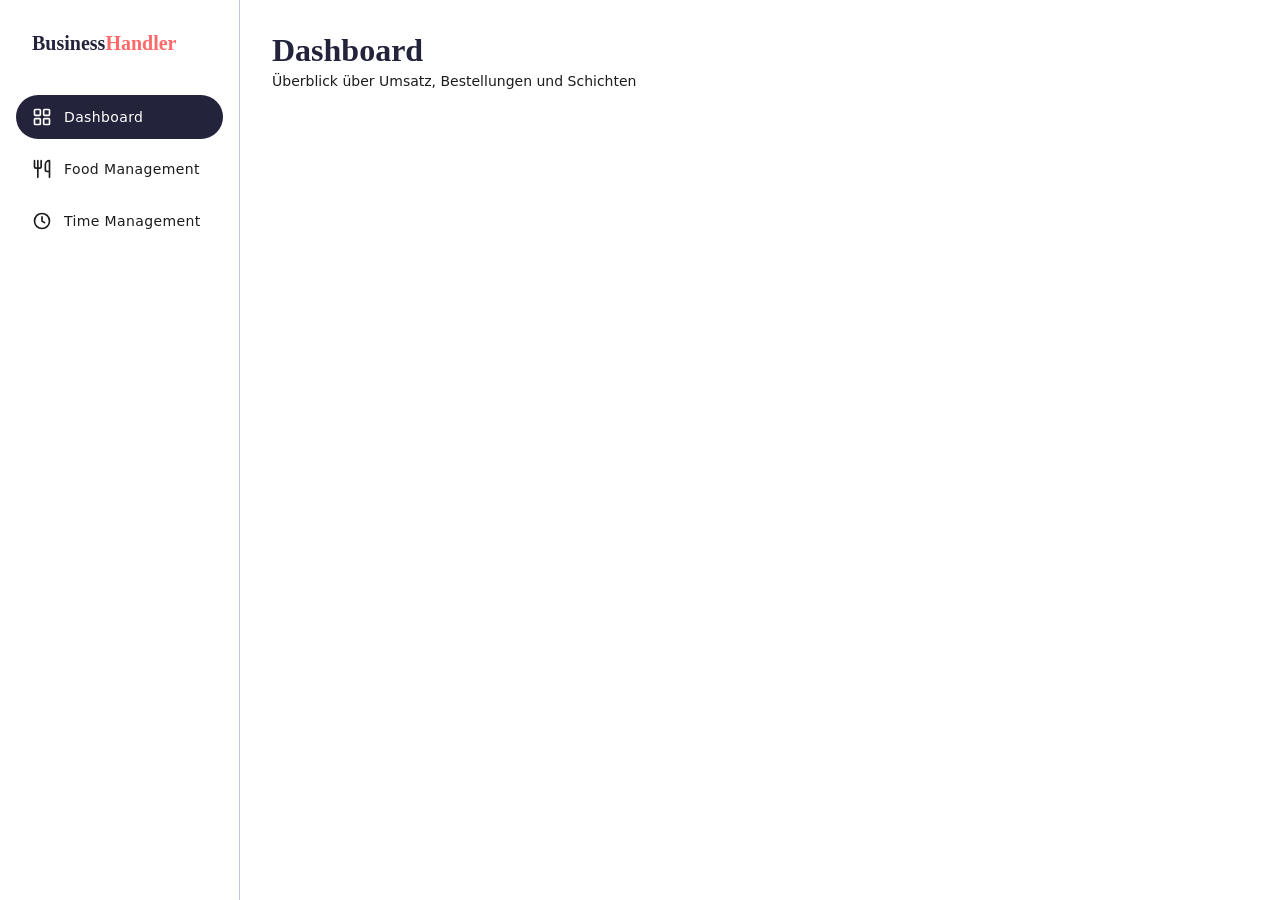
==== index.html @ 6a68e63f "feat: App-Grundgerüst mit Navigation und Design-Tokens erstellen Closes #2" ====
<!DOCTYPE html>
<html lang="de">
<head>
  <meta charset="UTF-8">
  <meta name="viewport" content="width=device-width, initial-scale=1.0">
  <title>Dashboard — BusinessHandler</title>
  <link rel="stylesheet" href="css/base.css">
  <link rel="stylesheet" href="css/dashboard.css">
</head>
<body>
  <div class="app-shell">

    <aside class="side-nav">
      <div class="brand">Business<span class="brand-accent">Handler</span></div>
      <a class="nav-item is-active" href="index.html">
        <svg width="20" height="20" viewBox="0 0 24 24" fill="none" stroke="currentColor" stroke-width="2" stroke-linecap="round" stroke-linejoin="round" aria-hidden="true"><rect x="3" y="3" width="7" height="7" rx="1"/><rect x="14" y="3" width="7" height="7" rx="1"/><rect x="3" y="14" width="7" height="7" rx="1"/><rect x="14" y="14" width="7" height="7" rx="1"/></svg>
        Dashboard
      </a>
      <a class="nav-item" href="food.html">
        <svg width="20" height="20" viewBox="0 0 24 24" fill="none" stroke="currentColor" stroke-width="2" stroke-linecap="round" stroke-linejoin="round" aria-hidden="true"><path d="M3 2v7c0 1.1.9 2 2 2h4a2 2 0 0 0 2-2V2"/><path d="M7 2v20"/><path d="M21 15V2a5 5 0 0 0-5 5v6c0 1.1.9 2 2 2h3Zm0 0v7"/></svg>
        Food Management
      </a>
      <a class="nav-item" href="time.html">
        <svg width="20" height="20" viewBox="0 0 24 24" fill="none" stroke="currentColor" stroke-width="2" stroke-linecap="round" stroke-linejoin="round" aria-hidden="true"><circle cx="12" cy="12" r="9"/><path d="M12 7v5l3 2"/></svg>
        Time Management
      </a>
    </aside>

    <div class="main">
      <main class="content">
        <header class="page-header">
          <h1 class="page-title">Dashboard</h1>
          <p class="page-subtitle">Überblick über Umsatz, Bestellungen und Schichten</p>
        </header>
      </main>
    </div>

    <nav class="bottom-nav" aria-label="Navigation">
      <a class="nav-item is-active" href="index.html">
        <svg width="20" height="20" viewBox="0 0 24 24" fill="none" stroke="currentColor" stroke-width="2" stroke-linecap="round" stroke-linejoin="round" aria-hidden="true"><rect x="3" y="3" width="7" height="7" rx="1"/><rect x="14" y="3" width="7" height="7" rx="1"/><rect x="3" y="14" width="7" height="7" rx="1"/><rect x="14" y="14" width="7" height="7" rx="1"/></svg>
        Dashboard
      </a>
      <a class="nav-item" href="food.html">
        <svg width="20" height="20" viewBox="0 0 24 24" fill="none" stroke="currentColor" stroke-width="2" stroke-linecap="round" stroke-linejoin="round" aria-hidden="true"><path d="M3 2v7c0 1.1.9 2 2 2h4a2 2 0 0 0 2-2V2"/><path d="M7 2v20"/><path d="M21 15V2a5 5 0 0 0-5 5v6c0 1.1.9 2 2 2h3Zm0 0v7"/></svg>
        Food Management
      </a>
      <a class="nav-item" href="time.html">
        <svg width="20" height="20" viewBox="0 0 24 24" fill="none" stroke="currentColor" stroke-width="2" stroke-linecap="round" stroke-linejoin="round" aria-hidden="true"><circle cx="12" cy="12" r="9"/><path d="M12 7v5l3 2"/></svg>
        Time Management
      </a>
    </nav>

  </div>

  <script src="js/dashboard.js"></script>
</body>
</html>
---- css/base.css ----
/* =====================================================================
   base.css — Design-Tokens, Reset, Grundlayout und responsive Navigation
   Quelle der Werte: DESIGN.md (Figma „businesshandler")
   ===================================================================== */

/* ---------- Design-Tokens (für alle Seiten bindend) ---------- */
:root {
  /* Farben */
  --color-bg: #FFFFFF;
  --color-surface: #FFFFFF;
  --color-text: #23233C;
  --color-fg: #23233C;
  --color-black: #000000;
  --color-accent: #FF6969;
  --color-border: #BBC7DB;
  --color-muted: #1C1C1C;
  --color-muted_light: #BBC7DB;
  --color-danger: #ED2B2B;
  --color-danger_strong: #FF4343;
  --color-success: #5E8E11;
  --color-success_hover: #71AA21;
  --color-success_light: #6CC57C;
  --color-warning: #FFC648;
  --color-warning_light: #FFE3A6;
  --color-navy: #153E73;
  --color-dark: #192534;
  --color-ink: #2F2E41;

  /* Schrift */
  --font-family: Inter, system-ui, -apple-system, 'Segoe UI', Roboto, sans-serif;
  --font-family-heading: Aleo, Georgia, 'Times New Roman', serif;
  --font-family-label: Poppins, Inter, system-ui, sans-serif;
  --font-weight-heading: 700;
  --font-weight-body: 400;
  --label-tracking: 0.38px;

  --font-size-9: 9px;
  --font-size-11: 11px;
  --font-size-12: 12px;
  --font-size-14: 14px;
  --font-size-15: 15px;
  --font-size-16: 16px;
  --font-size-20: 20px;
  --font-size-24: 24px;
  --font-size-32: 32px;

  /* Abstände */
  --space-0: 4px;
  --space-1: 8px;
  --space-2: 12px;
  --space-3: 16px;
  --space-4: 24px;
  --space-5: 32px;
  --space-6: 40px;

  /* Radien */
  --radius-sm: 5px;
  --radius-md: 8px;
  --radius-lg: 10px;
  --radius-xl: 14px;
  --radius-card: 15px;
  --radius-pill: 999px;
}

/* ---------- Reset ---------- */
* {
  box-sizing: border-box;
}

html,
body {
  margin: 0;
  padding: 0;
}

body {
  font-family: var(--font-family);
  font-size: var(--font-size-14);
  font-weight: var(--font-weight-body);
  color: var(--color-text);
  background: var(--color-bg);
  -webkit-font-smoothing: antialiased;
  overflow-x: hidden;
}

h1,
h2,
h3 {
  margin: 0;
  font-family: var(--font-family-heading);
}

p {
  margin: 0;
}

a {
  color: inherit;
  text-decoration: none;
}

img,
svg {
  max-width: 100%;
}

/* ---------- App-Shell / Grundlayout ---------- */
.app-shell {
  display: flex;
  min-height: 100vh;
}

.main {
  flex: 1;
  min-width: 0;
}

.content {
  max-width: 1120px;
  margin: 0 auto;
  padding: var(--space-3);
  padding-bottom: 96px;
}

@media (min-width: 768px) {
  .content {
    padding: var(--space-5);
    padding-bottom: var(--space-5);
  }
}

/* ---------- Seiten-Navigation (Desktop >=768px) ---------- */
.side-nav {
  display: none;
}

@media (min-width: 768px) {
  .side-nav {
    display: flex;
    flex-direction: column;
    width: 240px;
    flex-shrink: 0;
    background: var(--color-surface);
    border-right: 1px solid var(--color-border);
    position: sticky;
    top: 0;
    height: 100vh;
    padding: var(--space-4) var(--space-3);
    gap: var(--space-1);
  }
}

.brand {
  font-family: var(--font-family-heading);
  font-size: var(--font-size-20);
  font-weight: var(--font-weight-heading);
  color: var(--color-text);
  padding: var(--space-1) var(--space-3) var(--space-4);
  margin-bottom: var(--space-1);
}

.brand .brand-accent {
  color: var(--color-accent);
}

.nav-item {
  display: flex;
  align-items: center;
  gap: var(--space-2);
  padding: var(--space-2) var(--space-3);
  min-height: 44px;
  border-radius: var(--radius-pill);
  color: var(--color-muted);
  font-family: var(--font-family-label);
  font-size: var(--font-size-14);
  font-weight: var(--font-weight-body);
  letter-spacing: var(--label-tracking);
}

.nav-item:hover:not(.is-active) {
  background: rgba(35, 35, 60, 0.05);
}

.nav-item.is-active {
  background: var(--color-text);
  color: #FFFFFF;
}

.nav-item svg {
  flex-shrink: 0;
}

/* ---------- Bottom-Navigation (mobil <768px) ---------- */
.bottom-nav {
  position: fixed;
  bottom: 0;
  left: 0;
  right: 0;
  background: #FFFFFF;
  border-top: 1px solid var(--color-border);
  height: 64px;
  display: flex;
  z-index: 50;
}

.bottom-nav .nav-item {
  flex: 1;
  flex-direction: column;
  justify-content: center;
  gap: var(--space-0);
  padding: 0;
  min-height: 0;
  border-radius: 0;
  position: relative;
  color: var(--color-muted);
  font-size: var(--font-size-11);
  letter-spacing: var(--label-tracking);
  text-align: center;
}

.bottom-nav .nav-item.is-active {
  background: transparent;
  color: var(--color-text);
}

.bottom-nav .nav-item.is-active::before {
  content: '';
  position: absolute;
  top: 0;
  left: 0;
  right: 0;
  height: 3px;
  background: var(--color-accent);
}

@media (min-width: 768px) {
  .bottom-nav {
    display: none;
  }
}

/* ---------- Seitenkopf ---------- */
.page-header {
  margin-bottom: var(--space-4);
}

.page-title {
  font-size: var(--font-size-24);
  font-weight: var(--font-weight-heading);
  color: var(--color-text);
  margin: 0 0 var(--space-0);
}

.page-subtitle {
  font-family: var(--font-family);
  font-size: var(--font-size-14);
  font-weight: var(--font-weight-body);
  color: var(--color-muted);
}

@media (min-width: 768px) {
  .page-header {
    margin-bottom: var(--space-5);
  }

  .page-title {
    font-size: var(--font-size-32);
  }
}
---- css/dashboard.css ----
/* dashboard.css — seitenbezogene Styles der Dashboard-Seite.
   Kernkennzahlen und Karten werden von Ticket #1 ergänzt. */
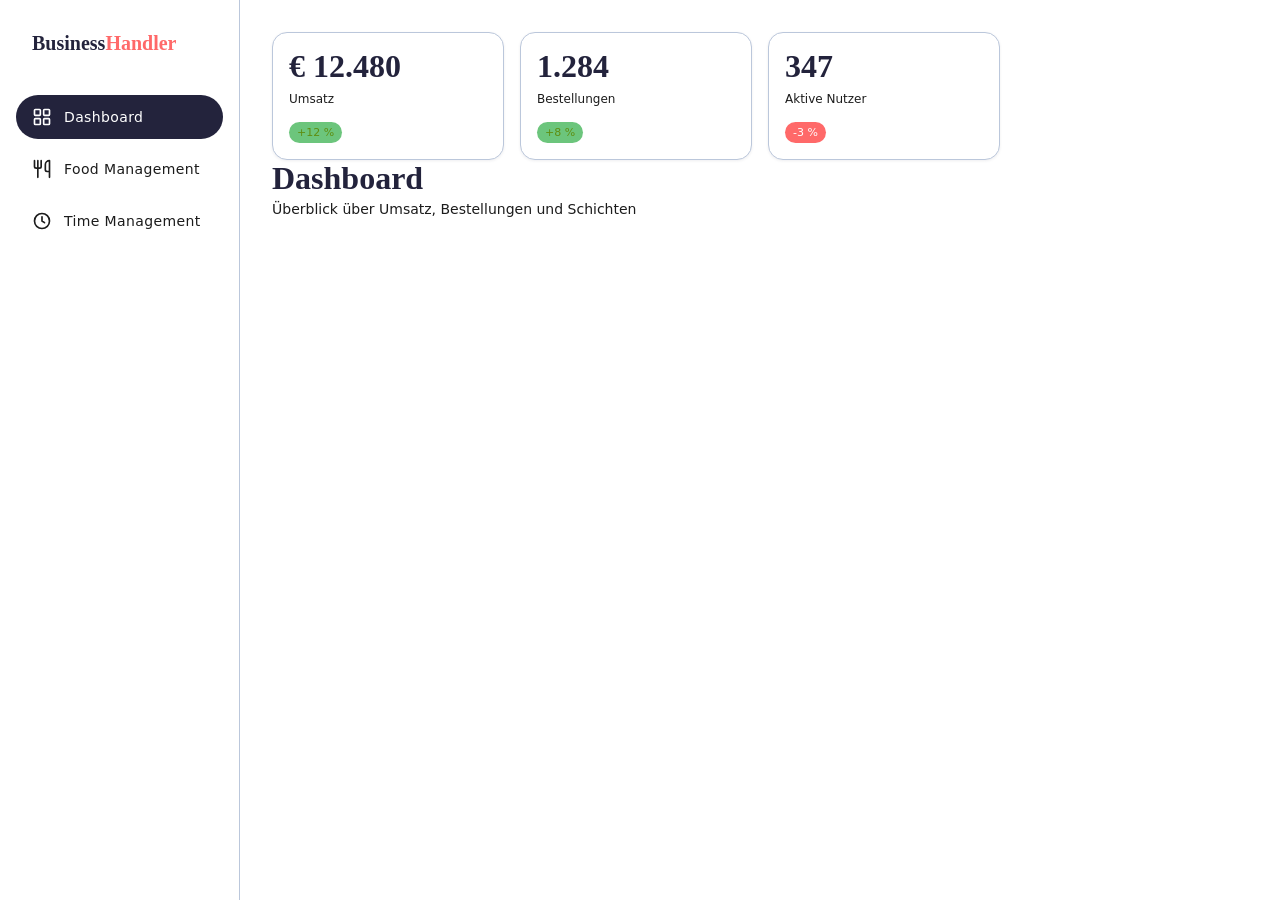
==== commit af25ca75: "feat: Dashboard mit Kernkennzahlen umsetzen Closes #1" ====
--- a/index.html
+++ b/index.html
@@ -28,10 +28,7 @@
 
     <div class="main">
       <main class="content">
-        <header class="page-header">
-          <h1 class="page-title">Dashboard</h1>
-          <p class="page-subtitle">Überblick über Umsatz, Bestellungen und Schichten</p>
-        </header>
+        <section class="kpi-grid" id="kpi-section" aria-label="Kernkennzahlen"></section>
       </main>
     </div>
 
--- a/css/dashboard.css
+++ b/css/dashboard.css
@@ -1,2 +1,76 @@
-/* dashboard.css — seitenbezogene Styles der Dashboard-Seite.
-   Kernkennzahlen und Karten werden von Ticket #1 ergänzt. */
+/* =====================================================================
+   dashboard.css — seitenbezogene Styles der Dashboard-Seite.
+   Kernkennzahlen (KPI-Karten) werden von js/dashboard.js gerendert.
+   Verwendet ausschließlich Design-Tokens aus css/base.css.
+   ===================================================================== */
+
+/* KPI-Raster: 1 Spalte mobil, 2 Spalten >=768px, 4 Spalten >=1024px. */
+.kpi-grid {
+  display: grid;
+  grid-template-columns: 1fr;
+  gap: var(--space-3);
+}
+
+@media (min-width: 768px) {
+  .kpi-grid {
+    grid-template-columns: repeat(2, 1fr);
+  }
+}
+
+@media (min-width: 1024px) {
+  .kpi-grid {
+    grid-template-columns: repeat(4, 1fr);
+  }
+}
+
+/* KPI-Karte (Card-Spezifikation aus DESIGN.md). */
+.kpi-card {
+  display: flex;
+  flex-direction: column;
+  gap: var(--space-1);
+  background: var(--color-surface);
+  border: 1px solid var(--color-border);
+  border-radius: var(--radius-card);
+  padding: var(--space-3);
+  box-shadow: 0 1px 3px rgba(35, 35, 60, 0.08);
+}
+
+.kpi-value {
+  font-family: var(--font-family-heading);
+  font-size: var(--font-size-32);
+  font-weight: var(--font-weight-heading);
+  color: var(--color-text);
+  line-height: 1.1;
+}
+
+.kpi-label {
+  font-family: var(--font-family);
+  font-size: var(--font-size-12);
+  font-weight: var(--font-weight-body);
+  color: var(--color-muted);
+}
+
+.kpi-delta {
+  align-self: flex-start;
+  border-radius: var(--radius-pill);
+  padding: var(--space-0) var(--space-1);
+  font-family: var(--font-family);
+  font-size: var(--font-size-11);
+  font-weight: var(--font-weight-body);
+  margin-top: var(--space-1);
+}
+
+.kpi-delta.is-positive {
+  background: var(--color-success_light);
+  color: var(--color-success);
+}
+
+.kpi-delta.is-negative {
+  background: var(--color-accent);
+  color: #FFFFFF;
+}
+
+.kpi-delta.is-neutral {
+  background: var(--color-border);
+  color: var(--color-text);
+}
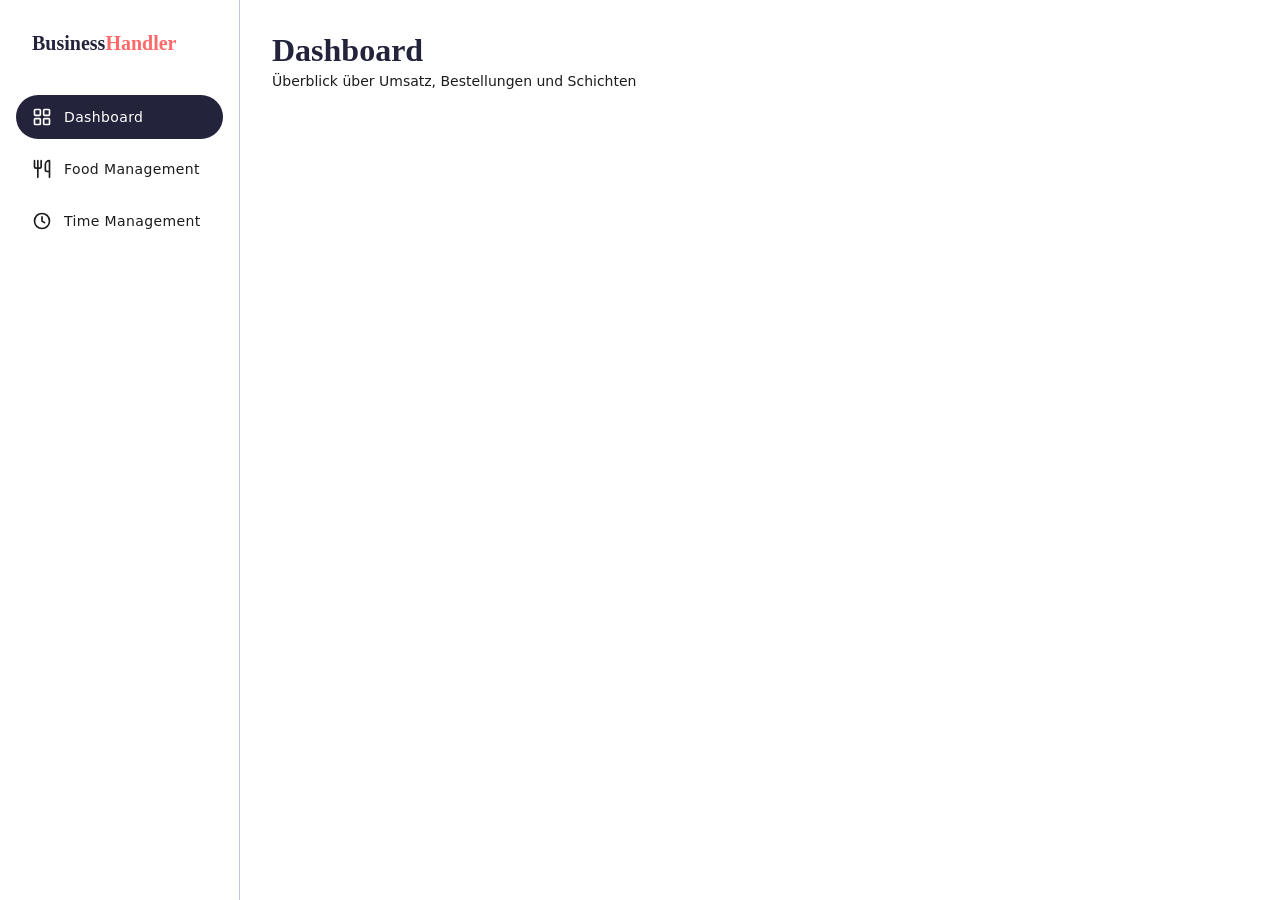
==== commit f96690d6: "fix: pre-merge QA for #2" ====
--- a/index.html
+++ b/index.html
@@ -27,9 +27,7 @@
     </aside>
 
     <div class="main">
-      <main class="content">
-        <section class="kpi-grid" id="kpi-section" aria-label="Kernkennzahlen"></section>
-      </main>
+      <main class="content"></main>
     </div>
 
     <nav class="bottom-nav" aria-label="Navigation">
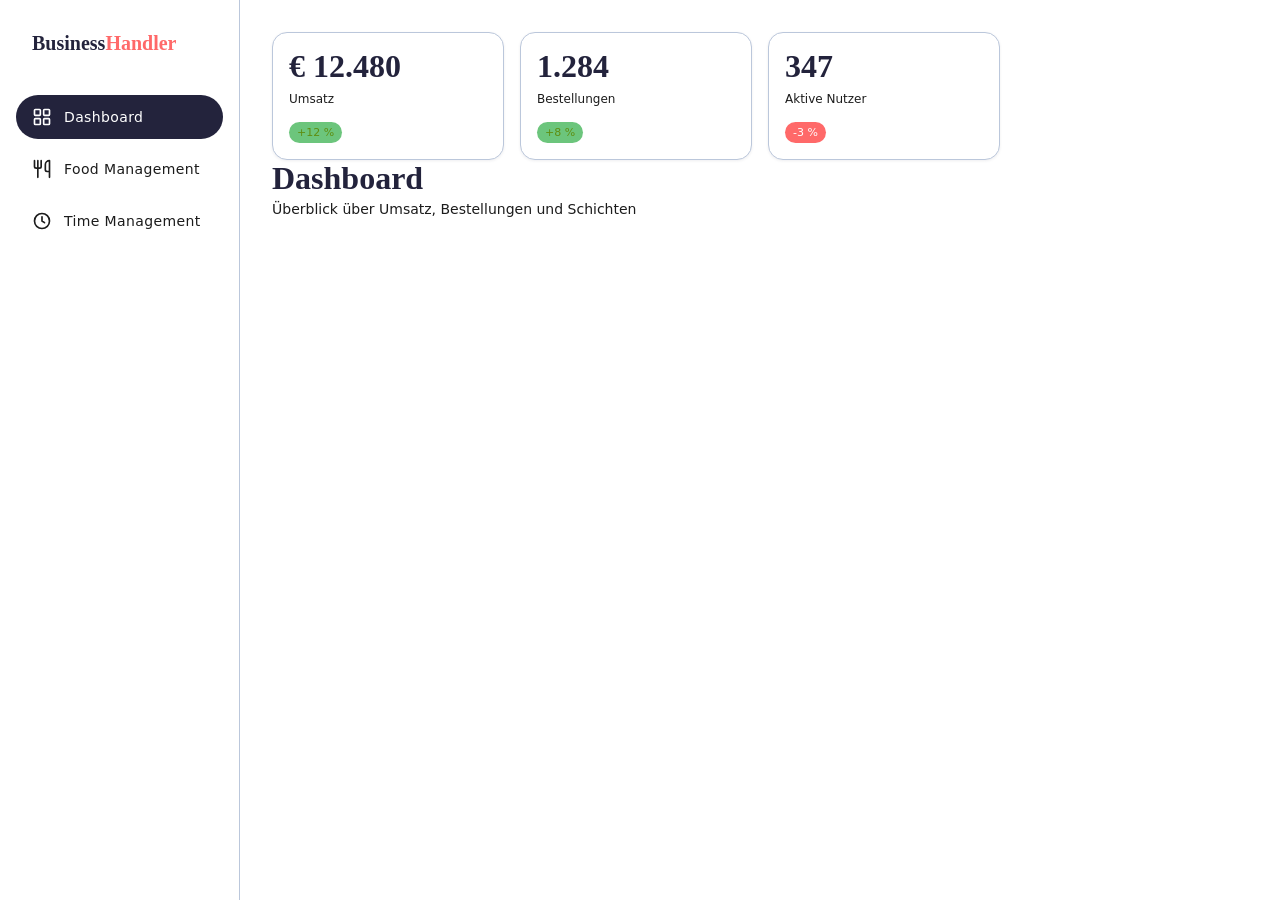
==== commit 3bdabc54: "feat: Dashboard mit Kernkennzahlen umsetzen (#8) Closes #1  Co-authored-by: office-crew <development" ====
--- a/index.html
+++ b/index.html
@@ -27,7 +27,9 @@
     </aside>
 
     <div class="main">
-      <main class="content"></main>
+      <main class="content">
+        <section class="kpi-grid" id="kpi-section" aria-label="Kernkennzahlen"></section>
+      </main>
     </div>
 
     <nav class="bottom-nav" aria-label="Navigation">
